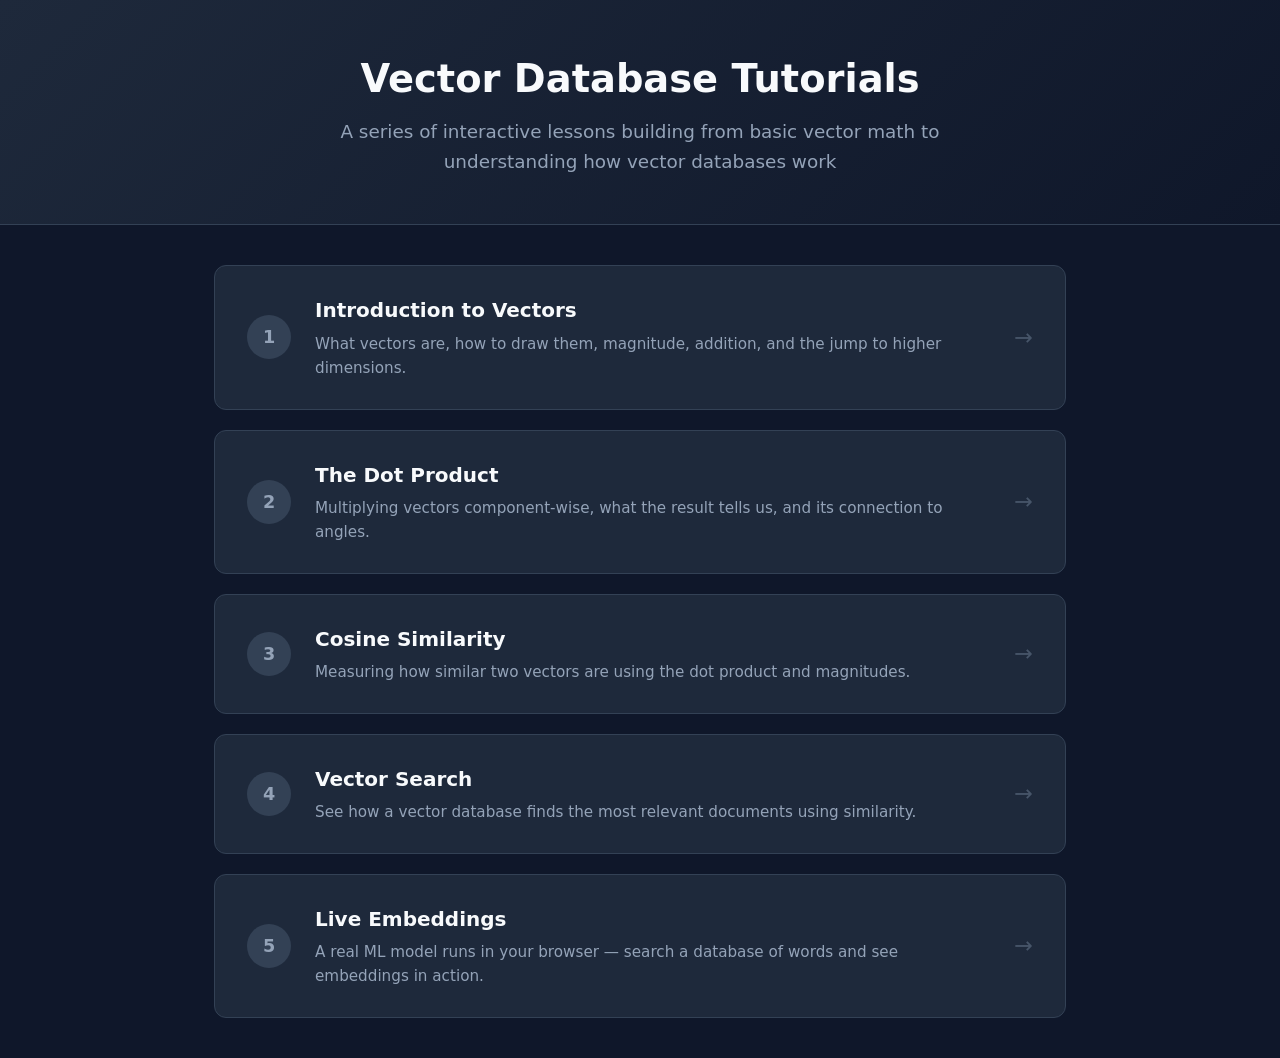
==== index.html @ 60cb49d0 "first commit" ====
<!DOCTYPE html>
<html lang="en">
<head>
    <meta charset="UTF-8">
    <meta name="viewport" content="width=device-width, initial-scale=1.0">
    <title>Vector Database Tutorials</title>
    <style>
        *, *::before, *::after {
            box-sizing: border-box;
            margin: 0;
            padding: 0;
        }

        body {
            font-family: 'Segoe UI', system-ui, -apple-system, sans-serif;
            background: #0f172a;
            color: #e2e8f0;
            line-height: 1.6;
            min-height: 100vh;
        }

        header {
            background: linear-gradient(135deg, #1e293b, #0f172a);
            border-bottom: 1px solid #334155;
            padding: 3rem 2rem;
            text-align: center;
        }

        header h1 {
            font-size: 2.4rem;
            color: #f8fafc;
            margin-bottom: 0.5rem;
        }

        header p {
            color: #94a3b8;
            font-size: 1.15rem;
            max-width: 600px;
            margin: 0 auto;
        }

        main {
            max-width: 900px;
            margin: 0 auto;
            padding: 2.5rem 1.5rem;
        }

        .cards {
            display: grid;
            grid-template-columns: 1fr;
            gap: 1.25rem;
        }

        .card {
            background: #1e293b;
            border: 1px solid #334155;
            border-radius: 12px;
            padding: 1.75rem 2rem;
            text-decoration: none;
            color: inherit;
            display: grid;
            grid-template-columns: auto 1fr auto;
            align-items: center;
            gap: 1.5rem;
            transition: border-color 0.25s, transform 0.2s, box-shadow 0.25s;
        }

        .card:hover {
            border-color: #38bdf8;
            transform: translateY(-2px);
            box-shadow: 0 4px 24px rgba(56, 189, 248, 0.08);
        }

        .card-number {
            background: #334155;
            color: #94a3b8;
            font-weight: 700;
            font-size: 1.1rem;
            width: 44px;
            height: 44px;
            display: flex;
            align-items: center;
            justify-content: center;
            border-radius: 50%;
            flex-shrink: 0;
        }

        .card:hover .card-number {
            background: #38bdf8;
            color: #0f172a;
        }

        .card-body h2 {
            font-size: 1.25rem;
            color: #f8fafc;
            margin-bottom: 0.35rem;
        }

        .card-body p {
            color: #94a3b8;
            font-size: 0.95rem;
            margin: 0;
        }

        .card-arrow {
            color: #475569;
            font-size: 1.4rem;
            transition: color 0.2s, transform 0.2s;
        }

        .card:hover .card-arrow {
            color: #38bdf8;
            transform: translateX(4px);
        }

        .card.coming-soon {
            opacity: 0.45;
            pointer-events: none;
        }

        .card.coming-soon .card-body h2::after {
            content: 'Coming Soon';
            font-size: 0.7rem;
            font-weight: 600;
            color: #94a3b8;
            background: #334155;
            padding: 0.15rem 0.5rem;
            border-radius: 20px;
            margin-left: 0.75rem;
            vertical-align: middle;
        }

        @media (max-width: 600px) {
            .card {
                grid-template-columns: auto 1fr;
                gap: 1rem;
            }
            .card-arrow {
                display: none;
            }
            header h1 {
                font-size: 1.8rem;
            }
        }
    </style>
</head>
<body>

<header>
    <h1>Vector Database Tutorials</h1>
    <p>A series of interactive lessons building from basic vector math to understanding how vector databases work</p>
</header>

<main>
    <div class="cards">
        <a href="vectors.html" class="card">
            <div class="card-number">1</div>
            <div class="card-body">
                <h2>Introduction to Vectors</h2>
                <p>What vectors are, how to draw them, magnitude, addition, and the jump to higher dimensions.</p>
            </div>
            <div class="card-arrow">&rarr;</div>
        </a>

        <a href="dot-product.html" class="card">
            <div class="card-number">2</div>
            <div class="card-body">
                <h2>The Dot Product</h2>
                <p>Multiplying vectors component-wise, what the result tells us, and its connection to angles.</p>
            </div>
            <div class="card-arrow">&rarr;</div>
        </a>

        <a href="cosine-similarity.html" class="card">
            <div class="card-number">3</div>
            <div class="card-body">
                <h2>Cosine Similarity</h2>
                <p>Measuring how similar two vectors are using the dot product and magnitudes.</p>
            </div>
            <div class="card-arrow">&rarr;</div>
        </a>

        <a href="vector-search.html" class="card">
            <div class="card-number">4</div>
            <div class="card-body">
                <h2>Vector Search</h2>
                <p>See how a vector database finds the most relevant documents using similarity.</p>
            </div>
            <div class="card-arrow">&rarr;</div>
        </a>

        <a href="embeddings.html" class="card">
            <div class="card-number">5</div>
            <div class="card-body">
                <h2>Live Embeddings</h2>
                <p>A real ML model runs in your browser &mdash; search a database of words and see embeddings in action.</p>
            </div>
            <div class="card-arrow">&rarr;</div>
        </a>
    </div>
</main>

</body>
</html>
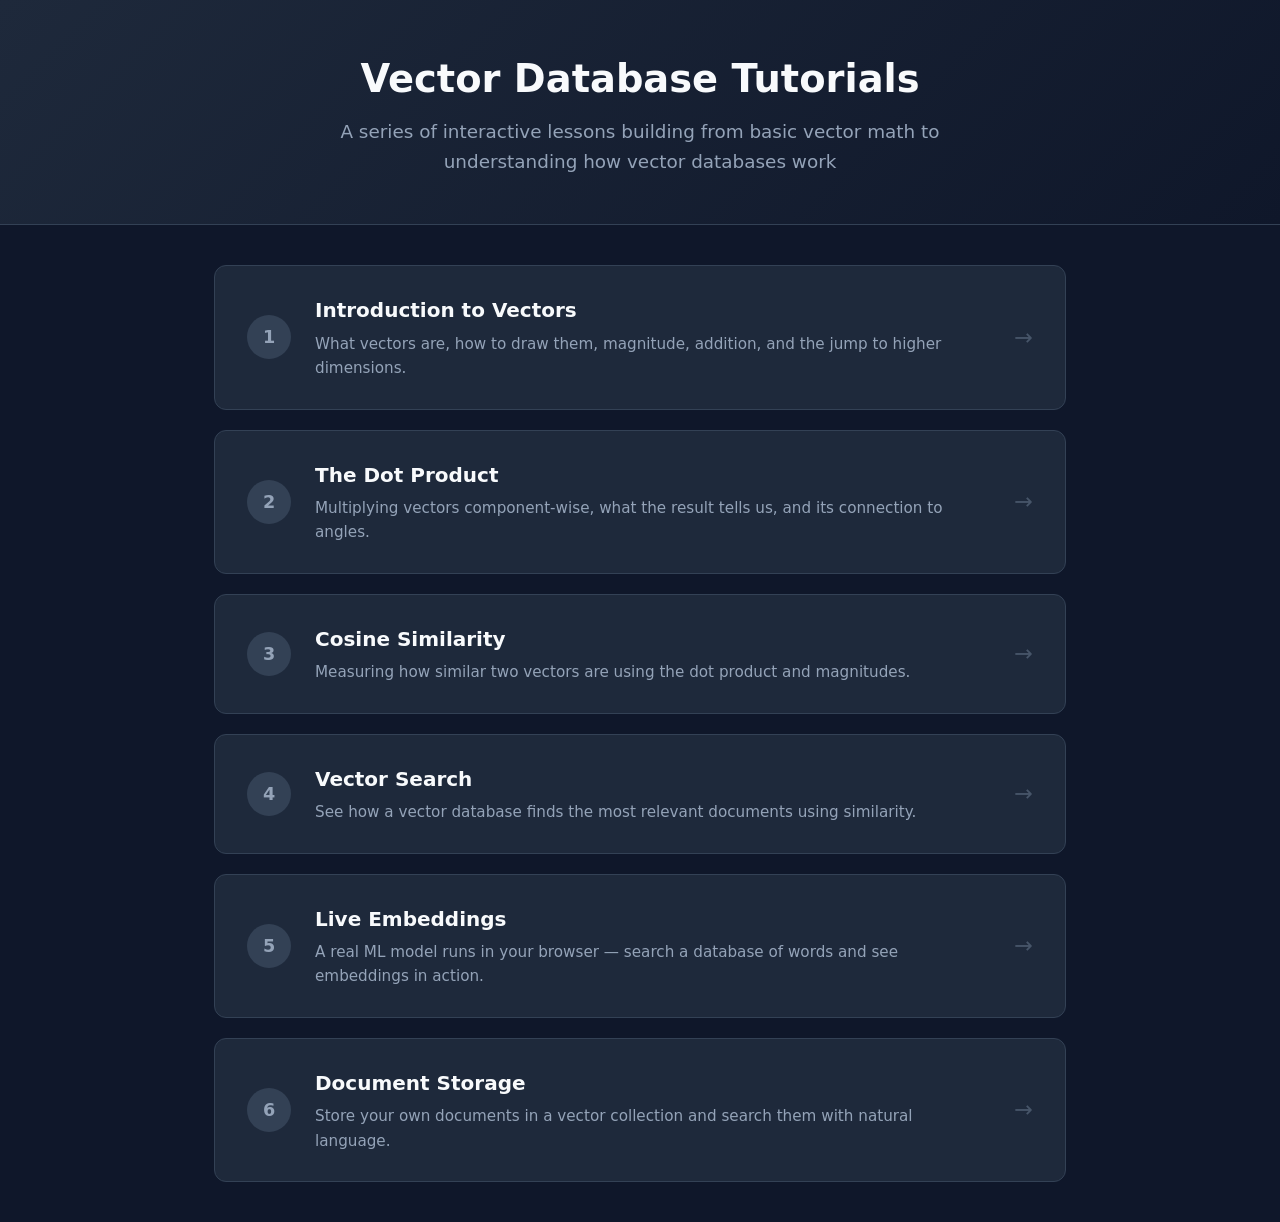
==== commit 5a0f4233: "april 18" ====
--- a/index.html
+++ b/index.html
@@ -197,6 +197,15 @@
             </div>
             <div class="card-arrow">&rarr;</div>
         </a>
+
+        <a href="document-storage.html" class="card">
+            <div class="card-number">6</div>
+            <div class="card-body">
+                <h2>Document Storage</h2>
+                <p>Store your own documents in a vector collection and search them with natural language.</p>
+            </div>
+            <div class="card-arrow">&rarr;</div>
+        </a>
     </div>
 </main>
 
